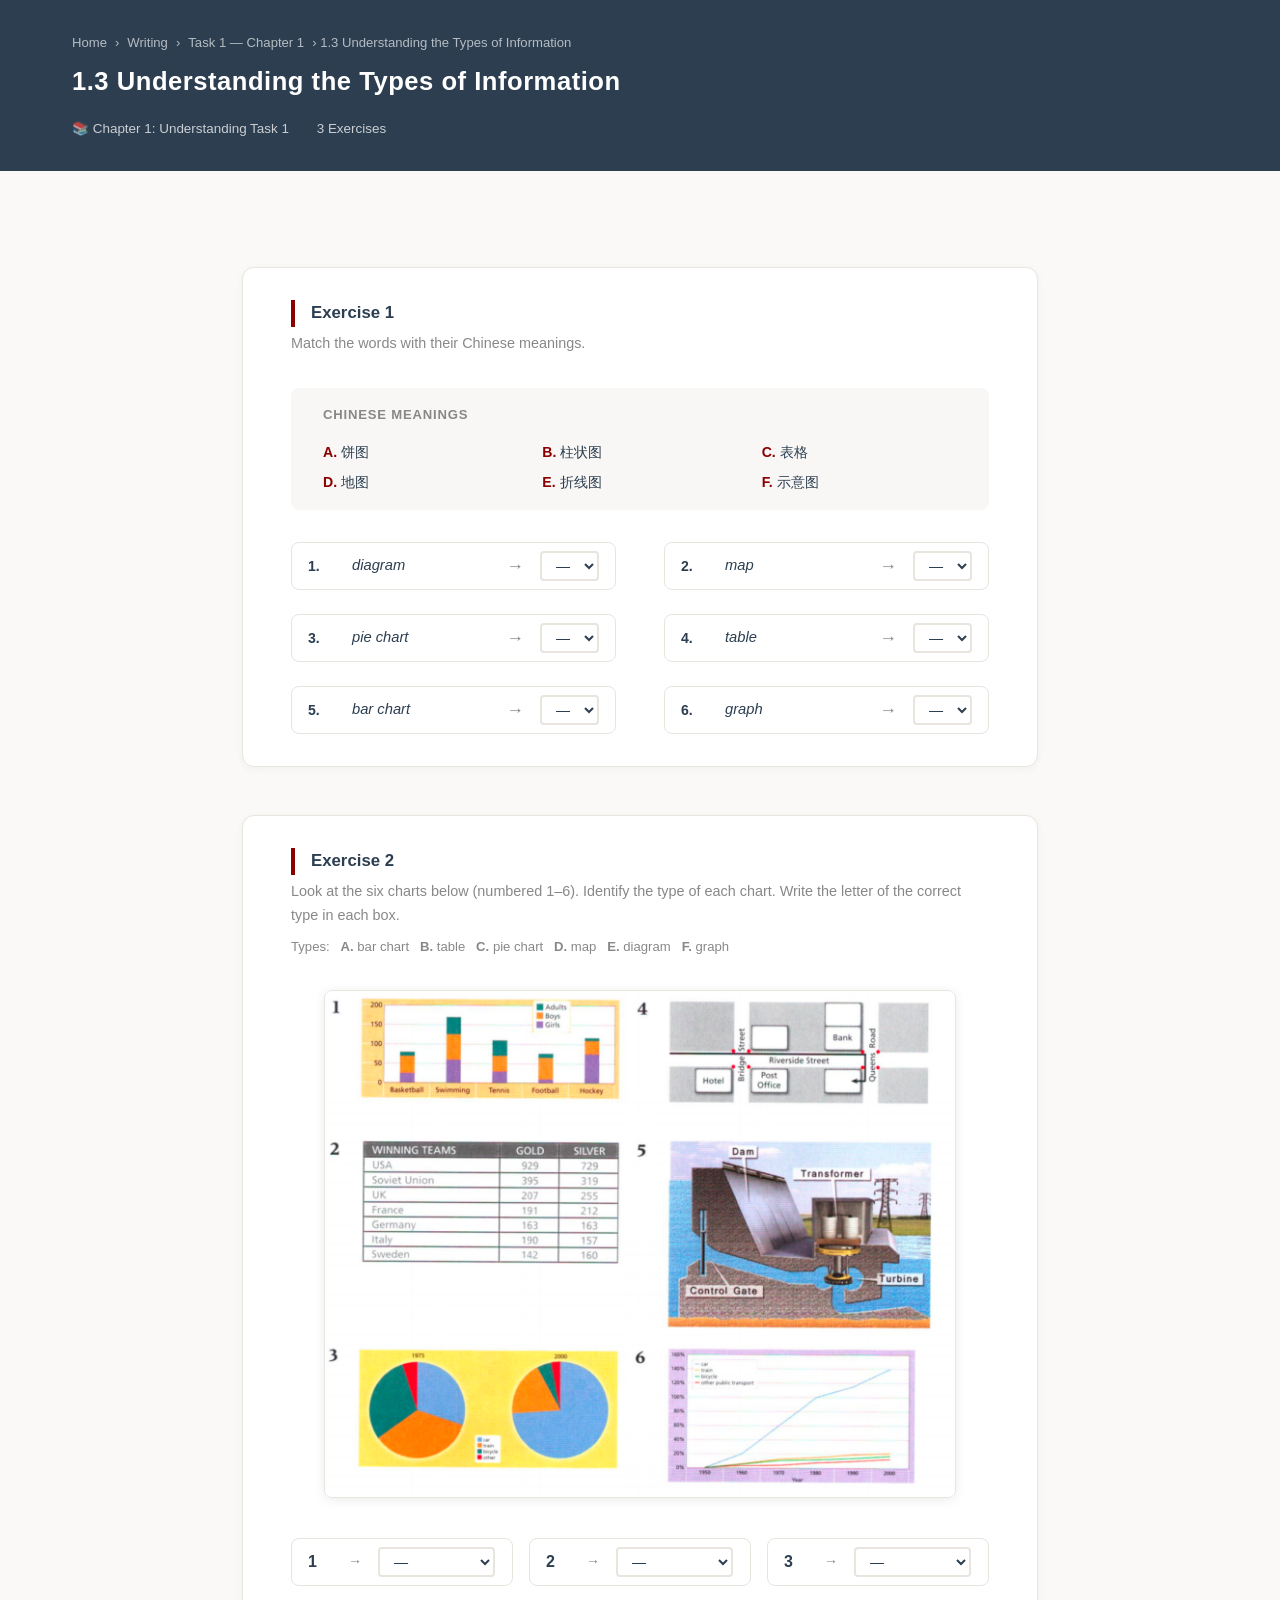
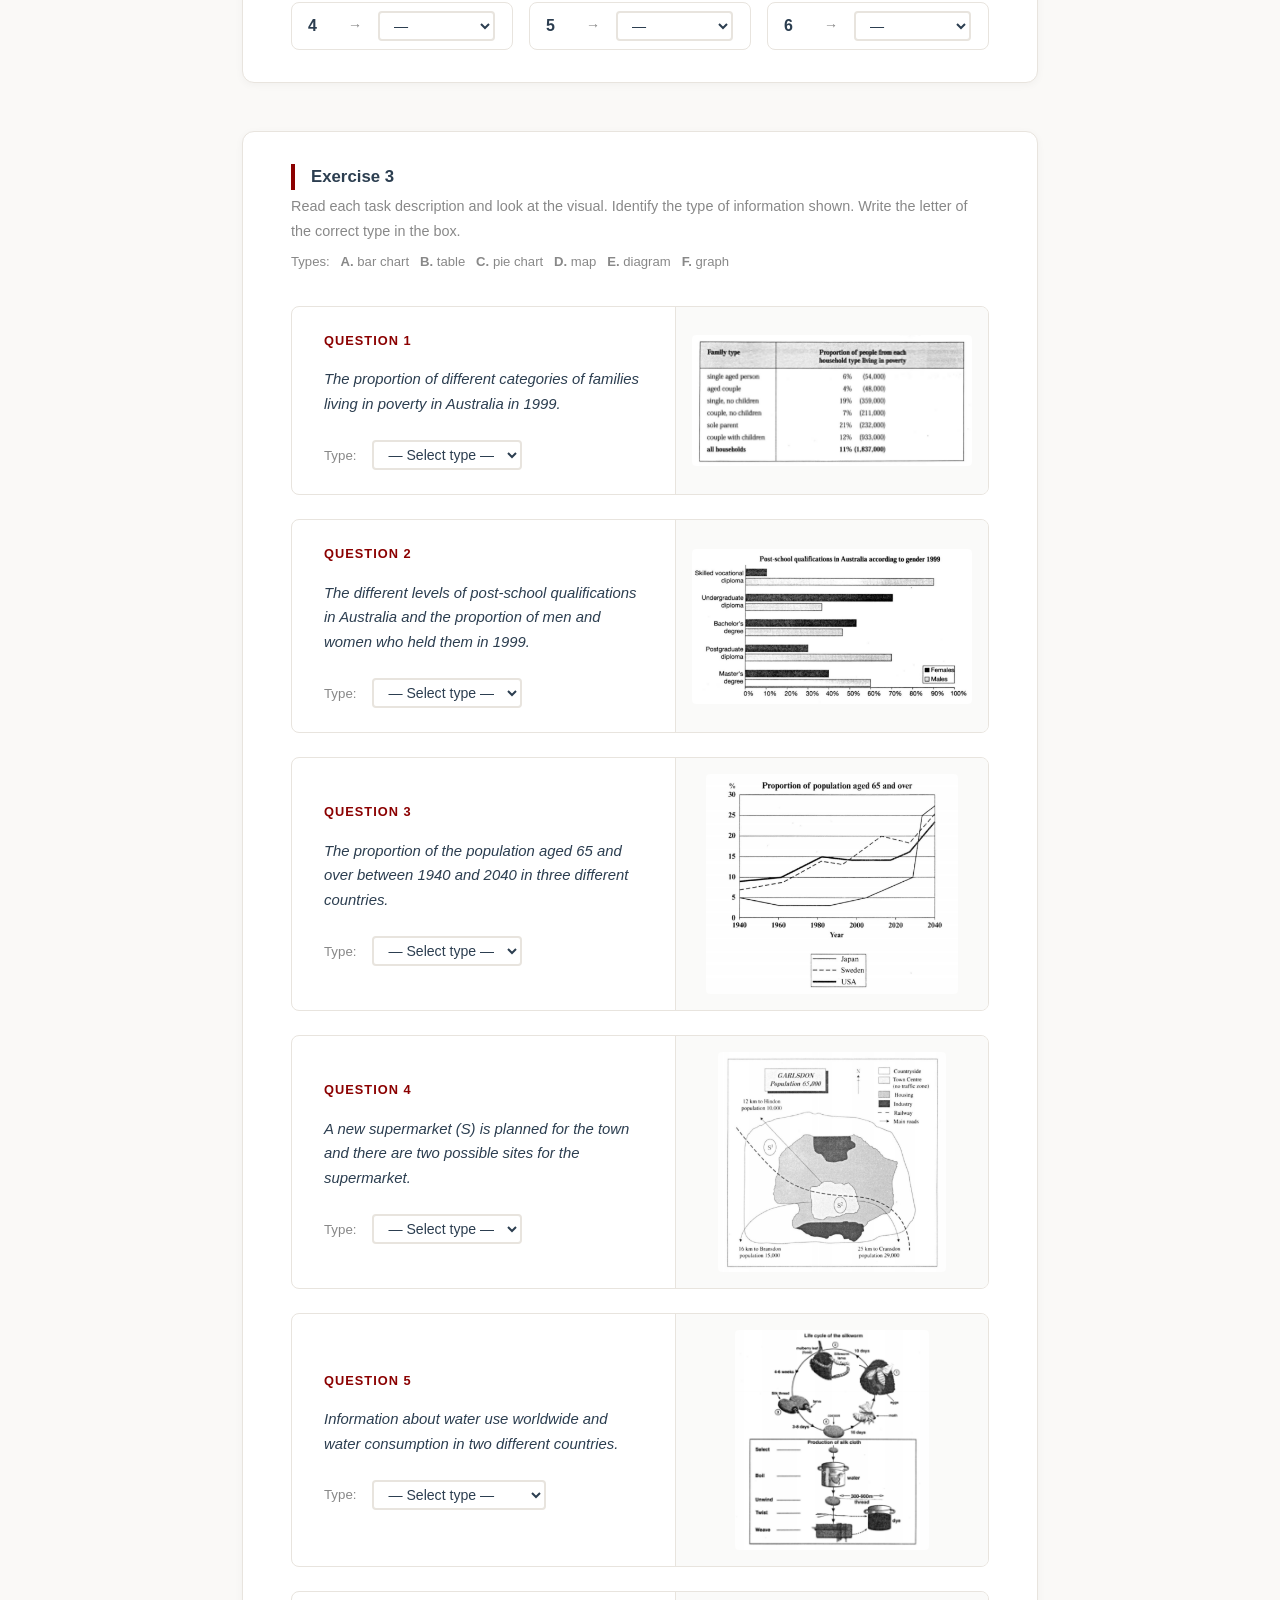
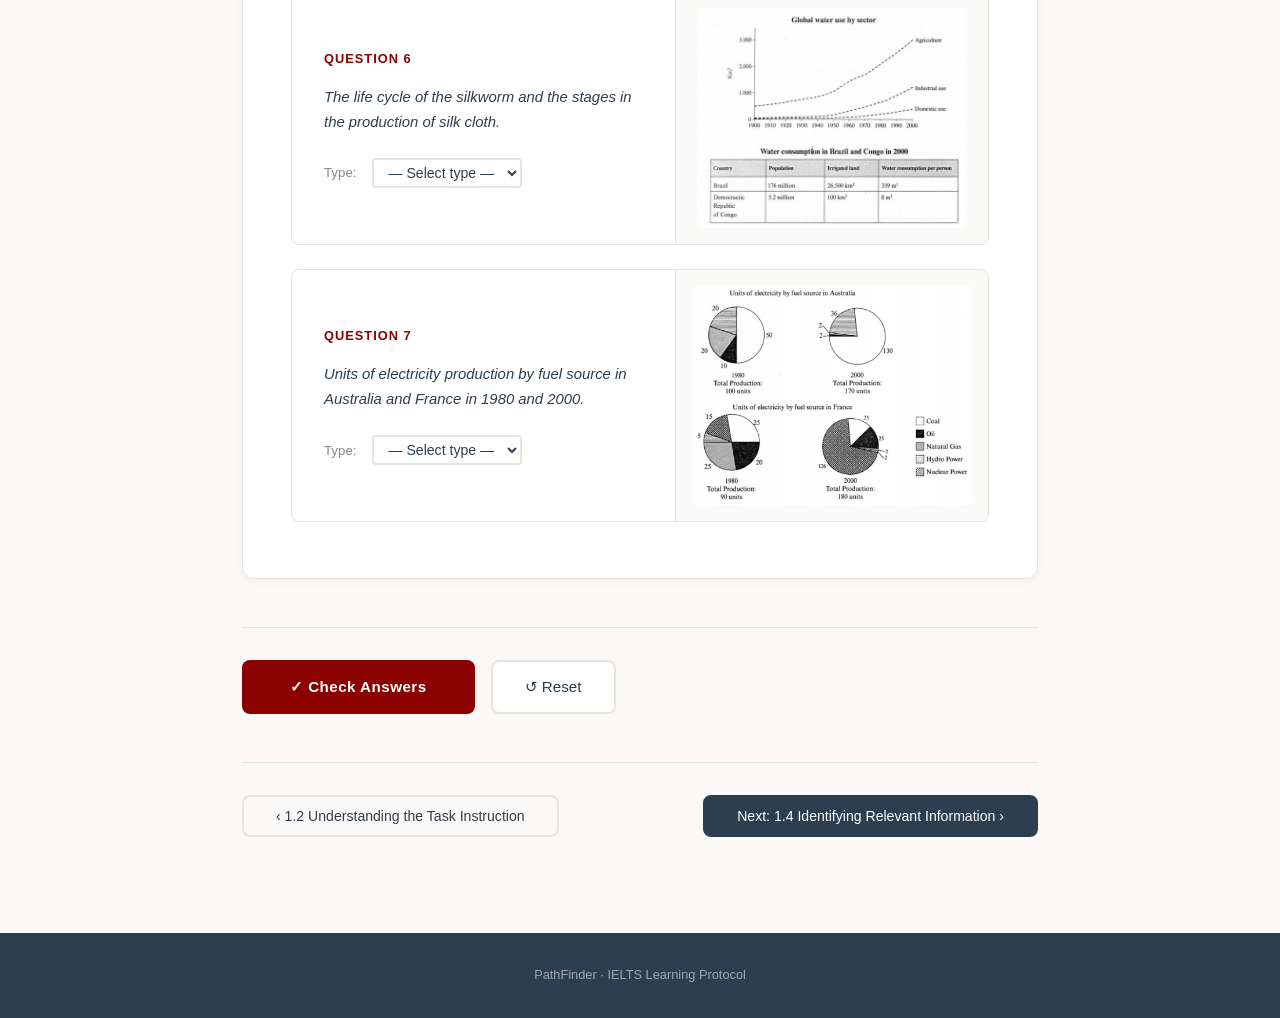
==== lesson-writing-t1-1-3.html @ 40bc95e2 "Add lesson 1.3: Understanding the Types of Information - Create lesson-writing-t1-1-3.html with 3 ex" ====
<!DOCTYPE html>
<html lang="en">
<head>
    <meta charset="UTF-8">
    <meta name="viewport" content="width=device-width, initial-scale=1.0">
    <title>1.3 Understanding the Types of Information — PathFinder</title>
    <link rel="stylesheet" href="css/styles.css">
    <style>
        /* ===== Lesson page base ===== */
        .lesson-hero {
            background: var(--primary-dark);
            color: white;
            padding: var(--space-xl) 0;
        }
        .lesson-hero .breadcrumb { color: rgba(255,255,255,0.65); font-size: 0.82rem; margin-bottom: var(--space-sm); }
        .lesson-hero .breadcrumb a { color: rgba(255,255,255,0.65); text-decoration: none; }
        .lesson-hero .breadcrumb a:hover { color: white; }
        .lesson-hero h1 { font-size: 1.6rem; font-weight: 700; margin: var(--space-xs) 0 0; letter-spacing: 0.02em; }
        .lesson-hero .lesson-meta { margin-top: var(--space-md); font-size: 0.84rem; opacity: 0.75; }
        .lesson-hero .lesson-meta span { margin-right: var(--space-lg); }

        .lesson-body { padding: var(--space-2xl) 0; }

        /* ===== Exercise sections ===== */
        .exercise-section {
            background: white;
            border: 1px solid var(--border-soft);
            border-radius: var(--radius-lg);
            padding: var(--space-xl) var(--space-2xl);
            margin-bottom: var(--space-xl);
            box-shadow: 0 2px 8px rgba(0,0,0,0.04);
        }
        .exercise-title {
            font-size: 1.05rem;
            font-weight: 700;
            color: var(--primary-dark);
            border-left: 4px solid var(--primary-red);
            padding-left: var(--space-md);
            margin-bottom: var(--space-xs);
        }
        .exercise-instruction {
            font-size: 0.9rem;
            color: var(--text-light);
            margin-bottom: var(--space-xl);
            line-height: 1.7;
        }

        /* ===== Exercise 1: Word-meaning match with dropdowns ===== */
        .word-match-grid {
            display: grid;
            grid-template-columns: 1fr 1fr;
            gap: var(--space-lg) var(--space-2xl);
        }
        .word-match-row {
            display: flex;
            align-items: center;
            gap: var(--space-md);
            padding: var(--space-sm) var(--space-md);
            background: var(--bg-warm);
            border-radius: var(--radius-md);
            border: 1px solid var(--border-soft);
        }
        .word-label {
            font-weight: 600;
            color: var(--primary-dark);
            min-width: 28px;
            font-size: 0.88rem;
        }
        .word-text {
            font-style: italic;
            color: var(--text-body);
            flex: 1;
            font-size: 0.92rem;
        }
        .word-arrow { color: var(--text-light); font-size: 1.1rem; }

        .meaning-list {
            margin-top: var(--space-xl);
            background: #f8f7f5;
            border-radius: var(--radius-md);
            padding: var(--space-md) var(--space-xl);
        }
        .meaning-list-title {
            font-size: 0.82rem;
            font-weight: 600;
            color: var(--text-light);
            text-transform: uppercase;
            letter-spacing: 0.06em;
            margin-bottom: var(--space-md);
        }
        .meaning-items {
            display: grid;
            grid-template-columns: repeat(3, 1fr);
            gap: var(--space-sm) var(--space-lg);
        }
        .meaning-item {
            font-size: 0.88rem;
            color: var(--text-body);
        }
        .meaning-item .letter {
            font-weight: 700;
            color: var(--primary-red);
            margin-right: 4px;
        }

        /* ===== Exercise 2: Chart identification ===== */
        .chart-image-container {
            text-align: center;
            margin-bottom: var(--space-xl);
        }
        .chart-image-container img {
            max-width: 100%;
            border: 1px solid var(--border-soft);
            border-radius: var(--radius-md);
            box-shadow: 0 2px 12px rgba(0,0,0,0.08);
        }
        .chart-answers-grid {
            display: grid;
            grid-template-columns: repeat(3, 1fr);
            gap: var(--space-md);
        }
        .chart-answer-row {
            display: flex;
            align-items: center;
            gap: var(--space-md);
            background: var(--bg-warm);
            border-radius: var(--radius-md);
            padding: var(--space-sm) var(--space-md);
            border: 1px solid var(--border-soft);
        }
        .chart-num {
            font-weight: 700;
            color: var(--primary-dark);
            font-size: 1rem;
            min-width: 24px;
        }

        /* ===== Exercise 3: Image + text identification ===== */
        .ex3-item {
            border: 1px solid var(--border-soft);
            border-radius: var(--radius-md);
            overflow: hidden;
            margin-bottom: var(--space-lg);
        }
        .ex3-item-body {
            display: flex;
            gap: 0;
            align-items: stretch;
        }
        .ex3-text-side {
            flex: 1;
            padding: var(--space-lg) var(--space-xl);
            display: flex;
            flex-direction: column;
            justify-content: center;
            gap: var(--space-md);
        }
        .ex3-item-number {
            font-size: 0.8rem;
            font-weight: 700;
            color: var(--primary-red);
            text-transform: uppercase;
            letter-spacing: 0.08em;
        }
        .ex3-item-desc {
            font-size: 0.93rem;
            color: var(--text-body);
            line-height: 1.65;
            font-style: italic;
        }
        .ex3-answer-row {
            display: flex;
            align-items: center;
            gap: var(--space-md);
            margin-top: var(--space-sm);
        }
        .ex3-answer-label {
            font-size: 0.83rem;
            color: var(--text-light);
            font-weight: 500;
        }
        .ex3-image-side {
            flex: 0 0 45%;
            max-width: 45%;
            border-left: 1px solid var(--border-soft);
            background: #fafaf9;
            display: flex;
            align-items: center;
            justify-content: center;
            padding: var(--space-md);
        }
        .ex3-image-side img {
            max-width: 100%;
            max-height: 220px;
            object-fit: contain;
            border-radius: 4px;
        }

        /* ===== Answer key hint ===== */
        .answer-key-hint {
            background: #e8f5e9;
            border: 1px solid #a5d6a7;
            border-radius: var(--radius-md);
            padding: var(--space-sm) var(--space-lg);
            font-size: 0.85rem;
            color: #2e7d32;
        }
        .answer-key-hint strong { color: #1b5e20; }

        /* ===== Shared form elements ===== */
        .matching-select {
            border: 2px solid var(--border-soft);
            border-radius: var(--radius-sm);
            padding: 4px 10px;
            font-size: 0.88rem;
            color: var(--text-body);
            background: white;
            cursor: pointer;
            outline: none;
            transition: border-color 0.2s;
        }
        .matching-select:focus { border-color: var(--primary-dark); }
        .matching-select.correct { border-color: #4caf50; background: #e8f5e9; color: #2e7d32; font-weight: 600; }
        .matching-select.incorrect { border-color: #f44336; background: #ffebee; color: #c62828; }
        .matching-select.unchecked { border-color: #ff9800; background: #fff3e0; }

        /* ===== Action buttons ===== */
        .action-bar {
            display: flex;
            gap: var(--space-md);
            margin-top: var(--space-2xl);
            padding-top: var(--space-xl);
            border-top: 1px solid var(--border-soft);
            flex-wrap: wrap;
        }
        .btn-check {
            background: var(--primary-red);
            color: white;
            border: none;
            border-radius: var(--radius-md);
            padding: var(--space-md) var(--space-2xl);
            font-size: 0.95rem;
            font-weight: 600;
            cursor: pointer;
            letter-spacing: 0.03em;
            transition: background 0.2s;
        }
        .btn-check:hover { background: #6b0000; }
        .btn-reset {
            background: white;
            color: var(--text-body);
            border: 2px solid var(--border-soft);
            border-radius: var(--radius-md);
            padding: var(--space-md) var(--space-xl);
            font-size: 0.95rem;
            cursor: pointer;
            transition: border-color 0.2s;
        }
        .btn-reset:hover { border-color: var(--primary-dark); color: var(--primary-dark); }

        /* ===== Result feedback ===== */
        .result-feedback {
            display: none;
            border-radius: var(--radius-md);
            padding: var(--space-md) var(--space-xl);
            font-size: 0.92rem;
            font-weight: 500;
            margin-top: var(--space-lg);
        }
        .result-feedback.show { display: block; }
        .result-feedback.success { background: #e8f5e9; border: 1px solid #a5d6a7; color: #2e7d32; }
        .result-feedback.partial { background: #fff3e0; border: 1px solid #ffcc02; color: #e65100; }

        /* ===== Answer explanation ===== */
        .answer-explanation {
            display: none;
            background: #f9f9f7;
            border-left: 3px solid #4caf50;
            padding: var(--space-sm) var(--space-md);
            border-radius: 0 var(--radius-sm) var(--radius-sm) 0;
            font-size: 0.83rem;
            color: var(--text-light);
            margin-top: var(--space-sm);
        }
        .answer-explanation.show { display: block; }
        .correct-answer { color: #2e7d32; font-weight: 700; }

        /* ===== Bottom navigation ===== */
        .lesson-nav {
            display: flex;
            justify-content: space-between;
            align-items: center;
            padding: var(--space-xl) 0 var(--space-2xl);
            border-top: 1px solid var(--border-soft);
            margin-top: var(--space-2xl);
        }
        .lesson-nav-btn {
            display: inline-flex;
            align-items: center;
            gap: var(--space-sm);
            padding: var(--space-sm) var(--space-xl);
            border-radius: var(--radius-md);
            font-size: 0.88rem;
            font-weight: 500;
            text-decoration: none;
            border: 2px solid var(--border-soft);
            color: var(--text-body);
            transition: all 0.2s;
        }
        .lesson-nav-btn:hover { border-color: var(--primary-dark); color: var(--primary-dark); }
        .lesson-nav-btn.primary {
            background: var(--primary-dark);
            color: white;
            border-color: var(--primary-dark);
        }
        .lesson-nav-btn.primary:hover { background: var(--primary-red); border-color: var(--primary-red); }

        @media (max-width: 768px) {
            .word-match-grid { grid-template-columns: 1fr; }
            .meaning-items { grid-template-columns: repeat(2, 1fr); }
            .chart-answers-grid { grid-template-columns: repeat(2, 1fr); }
            .ex3-item-body { flex-direction: column; }
            .ex3-image-side {
                flex: none;
                max-width: 100%;
                border-left: none;
                border-top: 1px solid var(--border-soft);
            }
        }
    </style>
</head>
<body>

    <!-- Hero -->
    <div class="lesson-hero">
        <div class="container">
            <div class="breadcrumb">
                <a href="index.html">Home</a> ›
                <a href="module-writing.html">Writing</a> ›
                <a href="writing-task1.html?chapter=1">Task 1 — Chapter 1</a> ›
                1.3 Understanding the Types of Information
            </div>
            <h1>1.3 Understanding the Types of Information</h1>
            <div class="lesson-meta">
                <span>📚 Chapter 1: Understanding Task 1</span>
                <span>3 Exercises</span>
            </div>
        </div>
    </div>

    <!-- Body -->
    <div class="lesson-body">
        <div class="container" style="max-width: 860px;">

            <!-- ===== Exercise 1 ===== -->
            <div class="exercise-section">
                <div class="exercise-title">Exercise 1</div>
                <div class="exercise-instruction">
                    Match the words with their Chinese meanings.
                </div>

                <!-- Meanings reference panel -->
                <div class="meaning-list" style="margin-bottom: var(--space-xl);">
                    <div class="meaning-list-title">Chinese Meanings</div>
                    <div class="meaning-items">
                        <div class="meaning-item"><span class="letter">A.</span>饼图</div>
                        <div class="meaning-item"><span class="letter">B.</span>柱状图</div>
                        <div class="meaning-item"><span class="letter">C.</span>表格</div>
                        <div class="meaning-item"><span class="letter">D.</span>地图</div>
                        <div class="meaning-item"><span class="letter">E.</span>折线图</div>
                        <div class="meaning-item"><span class="letter">F.</span>示意图</div>
                    </div>
                </div>

                <!-- Match rows -->
                <div class="word-match-grid">
                    <div class="word-match-row">
                        <span class="word-label">1.</span>
                        <span class="word-text">diagram</span>
                        <span class="word-arrow">→</span>
                        <select class="matching-select" id="ex1_1" data-answer="F">
                            <option value="">—</option>
                            <option value="A">A</option>
                            <option value="B">B</option>
                            <option value="C">C</option>
                            <option value="D">D</option>
                            <option value="E">E</option>
                            <option value="F">F</option>
                        </select>
                    </div>
                    <div class="word-match-row">
                        <span class="word-label">2.</span>
                        <span class="word-text">map</span>
                        <span class="word-arrow">→</span>
                        <select class="matching-select" id="ex1_2" data-answer="D">
                            <option value="">—</option>
                            <option value="A">A</option>
                            <option value="B">B</option>
                            <option value="C">C</option>
                            <option value="D">D</option>
                            <option value="E">E</option>
                            <option value="F">F</option>
                        </select>
                    </div>
                    <div class="word-match-row">
                        <span class="word-label">3.</span>
                        <span class="word-text">pie chart</span>
                        <span class="word-arrow">→</span>
                        <select class="matching-select" id="ex1_3" data-answer="A">
                            <option value="">—</option>
                            <option value="A">A</option>
                            <option value="B">B</option>
                            <option value="C">C</option>
                            <option value="D">D</option>
                            <option value="E">E</option>
                            <option value="F">F</option>
                        </select>
                    </div>
                    <div class="word-match-row">
                        <span class="word-label">4.</span>
                        <span class="word-text">table</span>
                        <span class="word-arrow">→</span>
                        <select class="matching-select" id="ex1_4" data-answer="C">
                            <option value="">—</option>
                            <option value="A">A</option>
                            <option value="B">B</option>
                            <option value="C">C</option>
                            <option value="D">D</option>
                            <option value="E">E</option>
                            <option value="F">F</option>
                        </select>
                    </div>
                    <div class="word-match-row">
                        <span class="word-label">5.</span>
                        <span class="word-text">bar chart</span>
                        <span class="word-arrow">→</span>
                        <select class="matching-select" id="ex1_5" data-answer="B">
                            <option value="">—</option>
                            <option value="A">A</option>
                            <option value="B">B</option>
                            <option value="C">C</option>
                            <option value="D">D</option>
                            <option value="E">E</option>
                            <option value="F">F</option>
                        </select>
                    </div>
                    <div class="word-match-row">
                        <span class="word-label">6.</span>
                        <span class="word-text">graph</span>
                        <span class="word-arrow">→</span>
                        <select class="matching-select" id="ex1_6" data-answer="E">
                            <option value="">—</option>
                            <option value="A">A</option>
                            <option value="B">B</option>
                            <option value="C">C</option>
                            <option value="D">D</option>
                            <option value="E">E</option>
                            <option value="F">F</option>
                        </select>
                    </div>
                </div>

                <div class="answer-explanation" id="exp_ex1" style="margin-top: var(--space-lg);">
                    <strong>Answers:</strong>
                    1 → <span class="correct-answer">F（示意图）</span> &nbsp;
                    2 → <span class="correct-answer">D（地图）</span> &nbsp;
                    3 → <span class="correct-answer">A（饼图）</span> &nbsp;
                    4 → <span class="correct-answer">C（表格）</span> &nbsp;
                    5 → <span class="correct-answer">B（柱状图）</span> &nbsp;
                    6 → <span class="correct-answer">E（折线图）</span>
                </div>
            </div>

            <!-- ===== Exercise 2 ===== -->
            <div class="exercise-section">
                <div class="exercise-title">Exercise 2</div>
                <div class="exercise-instruction">
                    Look at the six charts below (numbered 1–6). Identify the type of each chart.
                    Write the letter of the correct type in each box.
                    <div style="margin-top: var(--space-sm); font-size: 0.82rem; color: var(--text-light);">
                        Types: &nbsp;
                        <strong>A.</strong> bar chart &nbsp;
                        <strong>B.</strong> table &nbsp;
                        <strong>C.</strong> pie chart &nbsp;
                        <strong>D.</strong> map &nbsp;
                        <strong>E.</strong> diagram &nbsp;
                        <strong>F.</strong> graph
                    </div>
                </div>

                <div class="chart-image-container">
                    <img src="images/t1-13-ex2-charts.png" alt="Six chart types for identification">
                </div>

                <div class="chart-answers-grid">
                    <div class="chart-answer-row">
                        <span class="chart-num">1</span>
                        <span style="color:var(--text-light); font-size:0.88rem;">→</span>
                        <select class="matching-select" id="ex2_1" data-answer="A">
                            <option value="">—</option>
                            <option value="A">A. bar chart</option>
                            <option value="B">B. table</option>
                            <option value="C">C. pie chart</option>
                            <option value="D">D. map</option>
                            <option value="E">E. diagram</option>
                            <option value="F">F. graph</option>
                        </select>
                    </div>
                    <div class="chart-answer-row">
                        <span class="chart-num">2</span>
                        <span style="color:var(--text-light); font-size:0.88rem;">→</span>
                        <select class="matching-select" id="ex2_2" data-answer="B">
                            <option value="">—</option>
                            <option value="A">A. bar chart</option>
                            <option value="B">B. table</option>
                            <option value="C">C. pie chart</option>
                            <option value="D">D. map</option>
                            <option value="E">E. diagram</option>
                            <option value="F">F. graph</option>
                        </select>
                    </div>
                    <div class="chart-answer-row">
                        <span class="chart-num">3</span>
                        <span style="color:var(--text-light); font-size:0.88rem;">→</span>
                        <select class="matching-select" id="ex2_3" data-answer="C">
                            <option value="">—</option>
                            <option value="A">A. bar chart</option>
                            <option value="B">B. table</option>
                            <option value="C">C. pie chart</option>
                            <option value="D">D. map</option>
                            <option value="E">E. diagram</option>
                            <option value="F">F. graph</option>
                        </select>
                    </div>
                    <div class="chart-answer-row">
                        <span class="chart-num">4</span>
                        <span style="color:var(--text-light); font-size:0.88rem;">→</span>
                        <select class="matching-select" id="ex2_4" data-answer="D">
                            <option value="">—</option>
                            <option value="A">A. bar chart</option>
                            <option value="B">B. table</option>
                            <option value="C">C. pie chart</option>
                            <option value="D">D. map</option>
                            <option value="E">E. diagram</option>
                            <option value="F">F. graph</option>
                        </select>
                    </div>
                    <div class="chart-answer-row">
                        <span class="chart-num">5</span>
                        <span style="color:var(--text-light); font-size:0.88rem;">→</span>
                        <select class="matching-select" id="ex2_5" data-answer="E">
                            <option value="">—</option>
                            <option value="A">A. bar chart</option>
                            <option value="B">B. table</option>
                            <option value="C">C. pie chart</option>
                            <option value="D">D. map</option>
                            <option value="E">E. diagram</option>
                            <option value="F">F. graph</option>
                        </select>
                    </div>
                    <div class="chart-answer-row">
                        <span class="chart-num">6</span>
                        <span style="color:var(--text-light); font-size:0.88rem;">→</span>
                        <select class="matching-select" id="ex2_6" data-answer="F">
                            <option value="">—</option>
                            <option value="A">A. bar chart</option>
                            <option value="B">B. table</option>
                            <option value="C">C. pie chart</option>
                            <option value="D">D. map</option>
                            <option value="E">E. diagram</option>
                            <option value="F">F. graph</option>
                        </select>
                    </div>
                </div>

                <div class="answer-explanation" id="exp_ex2" style="margin-top: var(--space-lg);">
                    <strong>Answers:</strong>
                    1 → <span class="correct-answer">A (bar chart)</span> &nbsp;
                    2 → <span class="correct-answer">B (table)</span> &nbsp;
                    3 → <span class="correct-answer">C (pie chart)</span> &nbsp;
                    4 → <span class="correct-answer">D (map)</span> &nbsp;
                    5 → <span class="correct-answer">E (diagram)</span> &nbsp;
                    6 → <span class="correct-answer">F (graph)</span>
                </div>
            </div>

            <!-- ===== Exercise 3 ===== -->
            <div class="exercise-section">
                <div class="exercise-title">Exercise 3</div>
                <div class="exercise-instruction">
                    Read each task description and look at the visual. Identify the type of information shown.
                    Write the letter of the correct type in the box.
                    <div style="margin-top: var(--space-sm); font-size: 0.82rem; color: var(--text-light);">
                        Types: &nbsp;
                        <strong>A.</strong> bar chart &nbsp;
                        <strong>B.</strong> table &nbsp;
                        <strong>C.</strong> pie chart &nbsp;
                        <strong>D.</strong> map &nbsp;
                        <strong>E.</strong> diagram &nbsp;
                        <strong>F.</strong> graph
                    </div>
                </div>

                <!-- Item 1 -->
                <div class="ex3-item">
                    <div class="ex3-item-body">
                        <div class="ex3-text-side">
                            <div class="ex3-item-number">Question 1</div>
                            <div class="ex3-item-desc">
                                The proportion of different categories of families living in poverty in Australia in 1999.
                            </div>
                            <div class="ex3-answer-row">
                                <span class="ex3-answer-label">Type:</span>
                                <select class="matching-select" id="ex3_1" data-answer="B">
                                    <option value="">— Select type —</option>
                                    <option value="A">A. bar chart</option>
                                    <option value="B">B. table</option>
                                    <option value="C">C. pie chart</option>
                                    <option value="D">D. map</option>
                                    <option value="E">E. diagram</option>
                                    <option value="F">F. graph</option>
                                </select>
                            </div>
                            <div class="answer-explanation" id="exp3_1">
                                Answer: <span class="correct-answer">B. table</span> — The data is presented in rows and columns showing family types and their poverty proportions.
                            </div>
                        </div>
                        <div class="ex3-image-side">
                            <img src="images/t1-13-ex3-1.png" alt="Task 1 sample — table">
                        </div>
                    </div>
                </div>

                <!-- Item 2 -->
                <div class="ex3-item">
                    <div class="ex3-item-body">
                        <div class="ex3-text-side">
                            <div class="ex3-item-number">Question 2</div>
                            <div class="ex3-item-desc">
                                The different levels of post-school qualifications in Australia and the proportion of men and women who held them in 1999.
                            </div>
                            <div class="ex3-answer-row">
                                <span class="ex3-answer-label">Type:</span>
                                <select class="matching-select" id="ex3_2" data-answer="A">
                                    <option value="">— Select type —</option>
                                    <option value="A">A. bar chart</option>
                                    <option value="B">B. table</option>
                                    <option value="C">C. pie chart</option>
                                    <option value="D">D. map</option>
                                    <option value="E">E. diagram</option>
                                    <option value="F">F. graph</option>
                                </select>
                            </div>
                            <div class="answer-explanation" id="exp3_2">
                                Answer: <span class="correct-answer">A. bar chart</span> — The visual uses horizontal bars to compare male and female qualification levels.
                            </div>
                        </div>
                        <div class="ex3-image-side">
                            <img src="images/t1-13-ex3-2.png" alt="Task 1 sample — bar chart">
                        </div>
                    </div>
                </div>

                <!-- Item 3 -->
                <div class="ex3-item">
                    <div class="ex3-item-body">
                        <div class="ex3-text-side">
                            <div class="ex3-item-number">Question 3</div>
                            <div class="ex3-item-desc">
                                The proportion of the population aged 65 and over between 1940 and 2040 in three different countries.
                            </div>
                            <div class="ex3-answer-row">
                                <span class="ex3-answer-label">Type:</span>
                                <select class="matching-select" id="ex3_3" data-answer="F">
                                    <option value="">— Select type —</option>
                                    <option value="A">A. bar chart</option>
                                    <option value="B">B. table</option>
                                    <option value="C">C. pie chart</option>
                                    <option value="D">D. map</option>
                                    <option value="E">E. diagram</option>
                                    <option value="F">F. graph</option>
                                </select>
                            </div>
                            <div class="answer-explanation" id="exp3_3">
                                Answer: <span class="correct-answer">F. graph</span> — The visual shows three line curves plotted over time (1940–2040), which is a line graph.
                            </div>
                        </div>
                        <div class="ex3-image-side">
                            <img src="images/t1-13-ex3-3.png" alt="Task 1 sample — graph">
                        </div>
                    </div>
                </div>

                <!-- Item 4 -->
                <div class="ex3-item">
                    <div class="ex3-item-body">
                        <div class="ex3-text-side">
                            <div class="ex3-item-number">Question 4</div>
                            <div class="ex3-item-desc">
                                A new supermarket (S) is planned for the town and there are two possible sites for the supermarket.
                            </div>
                            <div class="ex3-answer-row">
                                <span class="ex3-answer-label">Type:</span>
                                <select class="matching-select" id="ex3_4" data-answer="D">
                                    <option value="">— Select type —</option>
                                    <option value="A">A. bar chart</option>
                                    <option value="B">B. table</option>
                                    <option value="C">C. pie chart</option>
                                    <option value="D">D. map</option>
                                    <option value="E">E. diagram</option>
                                    <option value="F">F. graph</option>
                                </select>
                            </div>
                            <div class="answer-explanation" id="exp3_4">
                                Answer: <span class="correct-answer">D. map</span> — The visual shows a town layout with roads, buildings and possible sites for the supermarket.
                            </div>
                        </div>
                        <div class="ex3-image-side">
                            <img src="images/t1-13-ex3-4.png" alt="Task 1 sample — map">
                        </div>
                    </div>
                </div>

                <!-- Item 5 -->
                <div class="ex3-item">
                    <div class="ex3-item-body">
                        <div class="ex3-text-side">
                            <div class="ex3-item-number">Question 5</div>
                            <div class="ex3-item-desc">
                                Information about water use worldwide and water consumption in two different countries.
                            </div>
                            <div class="ex3-answer-row">
                                <span class="ex3-answer-label">Type:</span>
                                <select class="matching-select" id="ex3_5" data-answer="F+B">
                                    <option value="">— Select type —</option>
                                    <option value="A">A. bar chart</option>
                                    <option value="B">B. table</option>
                                    <option value="C">C. pie chart</option>
                                    <option value="D">D. map</option>
                                    <option value="E">E. diagram</option>
                                    <option value="F">F. graph</option>
                                    <option value="F+B">F + B (graph + table)</option>
                                </select>
                            </div>
                            <div class="answer-explanation" id="exp3_5">
                                Answer: <span class="correct-answer">F + B (graph + table)</span> — This question combines a line graph (global water use trends) and a table (water consumption in Brazil and Congo). Task 1 sometimes uses two visuals together.
                            </div>
                        </div>
                        <div class="ex3-image-side">
                            <img src="images/t1-13-ex3-5.png" alt="Task 1 sample — graph + table">
                        </div>
                    </div>
                </div>

                <!-- Item 6 -->
                <div class="ex3-item">
                    <div class="ex3-item-body">
                        <div class="ex3-text-side">
                            <div class="ex3-item-number">Question 6</div>
                            <div class="ex3-item-desc">
                                The life cycle of the silkworm and the stages in the production of silk cloth.
                            </div>
                            <div class="ex3-answer-row">
                                <span class="ex3-answer-label">Type:</span>
                                <select class="matching-select" id="ex3_6" data-answer="E">
                                    <option value="">— Select type —</option>
                                    <option value="A">A. bar chart</option>
                                    <option value="B">B. table</option>
                                    <option value="C">C. pie chart</option>
                                    <option value="D">D. map</option>
                                    <option value="E">E. diagram</option>
                                    <option value="F">F. graph</option>
                                </select>
                            </div>
                            <div class="answer-explanation" id="exp3_6">
                                Answer: <span class="correct-answer">E. diagram</span> — The visual shows a process / cycle diagram illustrating stages rather than numerical data.
                            </div>
                        </div>
                        <div class="ex3-image-side">
                            <img src="images/t1-13-ex3-6.jpg" alt="Task 1 sample — diagram">
                        </div>
                    </div>
                </div>

                <!-- Item 7 -->
                <div class="ex3-item">
                    <div class="ex3-item-body">
                        <div class="ex3-text-side">
                            <div class="ex3-item-number">Question 7</div>
                            <div class="ex3-item-desc">
                                Units of electricity production by fuel source in Australia and France in 1980 and 2000.
                            </div>
                            <div class="ex3-answer-row">
                                <span class="ex3-answer-label">Type:</span>
                                <select class="matching-select" id="ex3_7" data-answer="C">
                                    <option value="">— Select type —</option>
                                    <option value="A">A. bar chart</option>
                                    <option value="B">B. table</option>
                                    <option value="C">C. pie chart</option>
                                    <option value="D">D. map</option>
                                    <option value="E">E. diagram</option>
                                    <option value="F">F. graph</option>
                                </select>
                            </div>
                            <div class="answer-explanation" id="exp3_7">
                                Answer: <span class="correct-answer">C. pie chart</span> — The visuals show four pie charts comparing fuel source proportions in Australia and France across two years.
                            </div>
                        </div>
                        <div class="ex3-image-side">
                            <img src="images/t1-13-ex3-7.png" alt="Task 1 sample — pie chart">
                        </div>
                    </div>
                </div>

            </div>
            <!-- end exercise 3 -->

            <!-- ===== Action bar (shared for all exercises) ===== -->
            <div class="action-bar">
                <button class="btn-check" onclick="checkAllAnswers()">✓ Check Answers</button>
                <button class="btn-reset" onclick="resetAllAnswers()">↺ Reset</button>
            </div>
            <div class="result-feedback" id="resultFeedback"></div>

            <!-- ===== Lesson navigation ===== -->
            <div class="lesson-nav">
                <a href="lesson-writing-t1-1-2.html" class="lesson-nav-btn">‹ 1.2 Understanding the Task Instruction</a>
                <a href="lesson.html?module=writing-t1&id=1-4" class="lesson-nav-btn primary">Next: 1.4 Identifying Relevant Information ›</a>
            </div>

        </div>
    </div>

    <!-- Footer -->
    <footer style="background: var(--primary-dark); color: rgba(255,255,255,0.55); padding: var(--space-xl) 0; font-size: 0.8rem; text-align: center;">
        PathFinder · IELTS Learning Protocol
    </footer>

    <script>
        function checkAllAnswers() {
            let correct = 0;
            let total = 0;

            document.querySelectorAll('.matching-select').forEach(function(sel) {
                total++;
                const user = sel.value;
                const right = sel.dataset.answer;
                sel.classList.remove('correct', 'incorrect', 'unchecked');

                if (!user) {
                    sel.classList.add('unchecked');
                } else if (user === right) {
                    sel.classList.add('correct');
                    correct++;
                } else {
                    sel.classList.add('incorrect');
                }
            });

            // Show all answer explanations
            document.querySelectorAll('.answer-explanation').forEach(function(el) {
                el.classList.add('show');
            });

            // Feedback
            const fb = document.getElementById('resultFeedback');
            const pct = Math.round((correct / total) * 100);
            if (correct === total) {
                fb.className = 'result-feedback show success';
                fb.innerHTML = '🎉 Excellent! All ' + total + ' questions correct!';
            } else if (pct >= 60) {
                fb.className = 'result-feedback show partial';
                fb.innerHTML = '👍 Good job! ' + correct + ' / ' + total + ' correct (' + pct + '%). Review the highlighted answers.';
            } else {
                fb.className = 'result-feedback show partial';
                fb.innerHTML = '💪 Keep going! ' + correct + ' / ' + total + ' correct (' + pct + '%). Check the answers and try again.';
            }
            fb.scrollIntoView({ behavior: 'smooth', block: 'center' });
        }

        function resetAllAnswers() {
            document.querySelectorAll('.matching-select').forEach(function(sel) {
                sel.value = '';
                sel.classList.remove('correct', 'incorrect', 'unchecked');
            });
            document.querySelectorAll('.answer-explanation').forEach(function(el) {
                el.classList.remove('show');
            });
            const fb = document.getElementById('resultFeedback');
            fb.className = 'result-feedback';
        }
    </script>

</body>
</html>
---- css/styles.css ----
/**
 * PathFinder - IELTS Learning Protocol
 * AI-Powered English Deep Learning System
 *
 * 系统名称：PathFinder
 * 视觉风格：学院风 Academic
 */

:root {
    /* 主色调 */
    --primary-dark: #2c3e50;
    --primary-red: #8b0000;
    --bg-cream: #faf9f7;
    --bg-white: #ffffff;
    --border-soft: #e8e4de;
    --text-dark: #2c3e50;
    --text-gray: #666;
    --text-light: #888;

    /* 间距 */
    --space-xs: 4px;
    --space-sm: 8px;
    --space-md: 16px;
    --space-lg: 24px;
    --space-xl: 32px;
    --space-2xl: 48px;

    /* 圆角 */
    --radius-sm: 4px;
    --radius-md: 8px;
    --radius-lg: 12px;

    /* 阴影 */
    --shadow-sm: 0 2px 8px rgba(0,0,0,0.06);
    --shadow-md: 0 4px 16px rgba(0,0,0,0.08);
    --shadow-hover: 0 6px 20px rgba(139,0,0,0.12);
}

/* 通用样式重置 */
* {
    margin: 0;
    padding: 0;
    box-sizing: border-box;
}

body {
    font-family: 'Noto Sans SC', -apple-system, BlinkMacSystemFont, sans-serif;
    background: var(--bg-cream);
    color: var(--text-dark);
    line-height: 1.6;
    min-height: 100vh;
}

/* 学院风字体 */
.font-serif {
    font-family: 'Playfair Display', 'Noto Serif SC', Georgia, serif;
}

/* 容器 */
.container {
    max-width: 1200px;
    margin: 0 auto;
    padding: 0 var(--space-xl);
}

/* ==================== */
/* 顶部导航栏 */
/* ==================== */
.header {
    background: var(--bg-white);
    border-bottom: 1px solid var(--border-soft);
    position: sticky;
    top: 0;
    z-index: 100;
}

.header-inner {
    display: flex;
    align-items: center;
    justify-content: space-between;
    padding: var(--space-md) 0;
}

.logo {
    display: flex;
    align-items: center;
    gap: var(--space-sm);
}

.logo-icon {
    width: 40px;
    height: 40px;
    background: linear-gradient(135deg, var(--primary-dark), var(--primary-red));
    border-radius: var(--radius-md);
    display: flex;
    align-items: center;
    justify-content: center;
    color: white;
    font-weight: 700;
    font-size: 1.1rem;
}

.logo-text {
    font-family: 'Playfair Display', serif;
    font-size: 1.3rem;
    font-weight: 700;
    color: var(--primary-dark);
}

.logo-text span {
    font-size: 0.7rem;
    display: block;
    font-weight: 400;
    color: var(--text-light);
    font-family: 'Noto Sans SC', sans-serif;
    letter-spacing: 1px;
}

.nav {
    display: flex;
    gap: var(--space-lg);
}

.nav-item {
    font-size: 0.9rem;
    color: var(--text-gray);
    text-decoration: none;
    padding: var(--space-sm) var(--space-md);
    border-radius: var(--radius-sm);
    transition: all 0.2s;
}

.nav-item:hover {
    color: var(--primary-red);
    background: var(--bg-cream);
}

.nav-item.active {
    color: var(--primary-red);
    font-weight: 600;
}

/* ==================== */
/* 英雄区 - 首页 banner */
/* ==================== */
.hero {
    background: linear-gradient(135deg, var(--primary-dark) 0%, #1a252f 50%, #0d1519 100%);
    color: white;
    padding: var(--space-2xl) 0;
    position: relative;
    overflow: hidden;
}

.hero::before {
    content: '';
    position: absolute;
    top: 0;
    left: 0;
    right: 0;
    bottom: 0;
    background: url("data:image/svg+xml,%3Csvg width='60' height='60' viewBox='0 0 60 60' xmlns='http://www.w3.org/2000/svg'%3E%3Cg fill='none' fill-rule='evenodd'%3E%3Cg fill='%23ffffff' fill-opacity='0.03'%3E%3Cpath d='M36 34v-4h-2v4h-4v2h4v4h2v-4h4v-2h-4zm0-30V0h-2v4h-4v2h4v4h2V6h4V4h-4zM6 34v-4H4v4H0v2h4v4h2v-4h4v-2H6zM6 4V0H4v4H0v2h4v4h2V6h4V4H6z'/%3E%3C/g%3E%3C/g%3E%3C/svg%3E");
    opacity: 0.5;
}

.hero-content {
    position: relative;
    z-index: 1;
    text-align: center;
    max-width: 700px;
    margin: 0 auto;
}

.hero-badge {
    display: inline-block;
    background: rgba(139,0,0,0.3);
    border: 1px solid rgba(139,0,0,0.5);
    padding: var(--space-xs) var(--space-md);
    border-radius: 20px;
    font-size: 0.75rem;
    margin-bottom: var(--space-lg);
    letter-spacing: 1px;
}

.hero h1 {
    font-family: 'Playfair Display', serif;
    font-size: 2.5rem;
    font-weight: 700;
    margin-bottom: var(--space-md);
    letter-spacing: 2px;
}

.hero p {
    font-size: 1.1rem;
    opacity: 0.85;
    font-weight: 300;
    margin-bottom: var(--space-xl);
    line-height: 1.8;
}

.hero-actions {
    display: flex;
    gap: var(--space-md);
    justify-content: center;
}

.btn {
    display: inline-flex;
    align-items: center;
    gap: var(--space-sm);
    padding: var(--space-md) var(--space-xl);
    border-radius: var(--radius-md);
    font-size: 0.95rem;
    font-weight: 500;
    text-decoration: none;
    transition: all 0.3s;
    cursor: pointer;
    border: none;
}

.btn-primary {
    background: var(--primary-red);
    color: white;
}

.btn-primary:hover {
    background: #6b0000;
    transform: translateY(-2px);
    box-shadow: 0 4px 12px rgba(139,0,0,0.3);
}

.btn-secondary {
    background: transparent;
    color: white;
    border: 1px solid rgba(255,255,255,0.3);
}

.btn-secondary:hover {
    background: rgba(255,255,255,0.1);
    border-color: rgba(255,255,255,0.5);
}

/* ==================== */
/* 统计卡片 */
/* ==================== */
.stats {
    display: grid;
    grid-template-columns: repeat(4, 1fr);
    gap: var(--space-lg);
    margin-top: calc(-1 * var(--space-2xl));
    margin-bottom: var(--space-2xl);
}

.stat-card {
    background: var(--bg-white);
    border: 1px solid var(--border-soft);
    border-radius: var(--radius-lg);
    padding: var(--space-xl);
    text-align: center;
    box-shadow: var(--shadow-sm);
}

.stat-icon {
    font-size: 1.8rem;
    margin-bottom: var(--space-sm);
}

.stat-number {
    font-family: 'Playfair Display', serif;
    font-size: 2rem;
    font-weight: 700;
    color: var(--primary-dark);
}

.stat-label {
    font-size: 0.85rem;
    color: var(--text-light);
    margin-top: var(--space-xs);
}

/* ==================== */
/* 模块卡片区域 */
/* ==================== */
.section {
    padding: var(--space-2xl) 0;
}

.section-header {
    text-align: center;
    margin-bottom: var(--space-2xl);
}

.section-title {
    font-family: 'Playfair Display', serif;
    font-size: 1.8rem;
    color: var(--primary-dark);
    margin-bottom: var(--space-sm);
}

.section-subtitle {
    font-size: 0.95rem;
    color: var(--text-light);
}

.modules-grid {
    display: grid;
    grid-template-columns: repeat(3, 1fr);
    gap: var(--space-xl);
}

.module-card {
    background: var(--bg-white);
    border: 1px solid var(--border-soft);
    border-radius: var(--radius-lg);
    padding: var(--space-xl);
    cursor: pointer;
    transition: all 0.3s;
    position: relative;
    overflow: hidden;
}

.module-card::before {
    content: '';
    position: absolute;
    top: 0;
    left: 0;
    width: 4px;
    height: 100%;
    background: var(--primary-red);
    transform: scaleY(0);
    transition: transform 0.3s;
}

.module-card:hover {
    border-color: var(--primary-red);
    box-shadow: var(--shadow-hover);
    transform: translateY(-4px);
}

.module-card:hover::before {
    transform: scaleY(1);
}

.module-icon {
    width: 56px;
    height: 56px;
    background: var(--primary-red);
    border-radius: 50%;
    display: flex;
    align-items: center;
    justify-content: center;
    font-size: 1.5rem;
    margin-bottom: var(--space-lg);
    transition: transform 0.3s;
}

.module-card:hover .module-icon {
    transform: scale(1.1);
}

.module-title {
    font-size: 1.15rem;
    font-weight: 600;
    color: var(--primary-dark);
    margin-bottom: var(--space-sm);
}

.module-desc {
    font-size: 0.85rem;
    color: var(--text-light);
    line-height: 1.7;
    margin-bottom: var(--space-lg);
}

.module-tags {
    display: flex;
    flex-wrap: wrap;
    gap: var(--space-sm);
}

.module-tag {
    display: inline-block;
    background: var(--bg-cream);
    color: var(--text-gray);
    font-size: 0.7rem;
    padding: var(--space-xs) var(--space-sm);
    border-radius: var(--radius-sm);
}

.module-progress {
    display: flex;
    align-items: center;
    gap: var(--space-sm);
    margin-top: var(--space-md);
    padding-top: var(--space-md);
    border-top: 1px solid var(--border-soft);
}

.progress-bar {
    flex: 1;
    height: 4px;
    background: #e8e8e8;
    border-radius: 2px;
    overflow: hidden;
}

.progress-fill {
    height: 100%;
    background: var(--primary-red);
    border-radius: 2px;
    transition: width 0.3s;
}

.progress-text {
    font-size: 0.75rem;
    color: var(--text-light);
    white-space: nowrap;
}

/* ==================== */
/* 页脚 */
/* ==================== */
.footer {
    background: var(--primary-dark);
    color: rgba(255,255,255,0.7);
    padding: var(--space-2xl) 0;
    text-align: center;
    margin-top: var(--space-2xl);
}

.footer-logo {
    font-family: 'Playfair Display', serif;
    font-size: 1.2rem;
    color: white;
    margin-bottom: var(--space-sm);
}

.footer-text {
    font-size: 0.8rem;
}

.footer-text a {
    color: rgba(255,255,255,0.9);
    text-decoration: none;
}

/* ==================== */
/* 响应式设计 */
/* ==================== */
@media (max-width: 1024px) {
    .modules-grid {
        grid-template-columns: repeat(2, 1fr);
    }

    .stats {
        grid-template-columns: repeat(2, 1fr);
        margin-top: 0;
    }
}

@media (max-width: 768px) {
    .container {
        padding: 0 var(--space-md);
    }

    .nav {
        display: none;
    }

    .hero h1 {
        font-size: 1.8rem;
    }

    .hero-actions {
        flex-direction: column;
        align-items: center;
    }

    .modules-grid {
        grid-template-columns: 1fr;
    }

    .stats {
        grid-template-columns: repeat(2, 1fr);
        gap: var(--space-md);
    }

    .stat-card {
        padding: var(--space-lg);
    }
}

/* ==================== */
/* 面包屑导航 */
/* ==================== */
.breadcrumb {
    display: flex;
    align-items: center;
    gap: var(--space-sm);
    font-size: 0.85rem;
    color: var(--text-light);
    margin-bottom: var(--space-lg);
}

.breadcrumb a {
    color: var(--text-light);
    text-decoration: none;
}

.breadcrumb a:hover {
    color: var(--primary-red);
}

.breadcrumb-sep {
    color: #ccc;
}

/* ==================== */
/* 子模块列表页 */
/* ==================== */
.module-header {
    background: var(--bg-white);
    border-bottom: 1px solid var(--border-soft);
    padding: var(--space-2xl) 0;
}

.module-header-inner {
    display: flex;
    align-items: center;
    gap: var(--space-xl);
}

.module-header-icon {
    width: 80px;
    height: 80px;
    background: var(--primary-red);
    border-radius: 50%;
    display: flex;
    align-items: center;
    justify-content: center;
    font-size: 2.5rem;
}

.module-header-info h1 {
    font-family: 'Playfair Display', serif;
    font-size: 1.8rem;
    color: var(--primary-dark);
    margin-bottom: var(--space-xs);
}

.module-header-info p {
    color: var(--text-gray);
    font-size: 0.95rem;
}

.submodules-grid {
    display: grid;
    grid-template-columns: repeat(2, 1fr);
    gap: var(--space-lg);
}

.submodule-card {
    background: var(--bg-white);
    border: 1px solid var(--border-soft);
    border-radius: var(--radius-md);
    padding: var(--space-xl);
    display: flex;
    gap: var(--space-lg);
    cursor: pointer;
    transition: all 0.3s;
}

.submodule-card:hover {
    border-color: var(--primary-red);
    box-shadow: var(--shadow-md);
}

.submodule-number {
    width: 44px;
    height: 44px;
    background: var(--bg-cream);
    border-radius: var(--radius-md);
    display: flex;
    align-items: center;
    justify-content: center;
    font-family: 'Playfair Display', serif;
    font-size: 1.2rem;
    font-weight: 700;
    color: var(--primary-red);
    flex-shrink: 0;
}

.submodule-content h3 {
    font-size: 1rem;
    font-weight: 600;
    color: var(--primary-dark);
    margin-bottom: var(--space-xs);
}

.submodule-content p {
    font-size: 0.85rem;
    color: var(--text-light);
    margin-bottom: var(--space-sm);
}

.submodule-meta {
    display: flex;
    gap: var(--space-md);
    font-size: 0.75rem;
    color: var(--text-light);
}

.submodule-meta span {
    display: flex;
    align-items: center;
    gap: 4px;
}

/* ==================== */
/* 学习内容页 */
/* ==================== */
.lesson-container {
    display: grid;
    grid-template-columns: 1fr 360px;
    gap: var(--space-xl);
    padding: var(--space-xl) 0;
}

.lesson-main {
    background: var(--bg-white);
    border: 1px solid var(--border-soft);
    border-radius: var(--radius-lg);
    overflow: hidden;
}

.lesson-content {
    padding: var(--space-xl);
}

.lesson-title {
    font-family: 'Playfair Display', serif;
    font-size: 1.5rem;
    color: var(--primary-dark);
    margin-bottom: var(--space-lg);
    padding-bottom: var(--space-md);
    border-bottom: 1px solid var(--border-soft);
}

.lesson-text {
    font-size: 1rem;
    line-height: 2;
    color: var(--text-dark);
}

.lesson-text p {
    margin-bottom: var(--space-lg);
}

.lesson-text strong {
    color: var(--primary-red);
}

.lesson-text .highlight {
    background: #fff5e6;
    padding: 2px 6px;
    border-radius: 3px;
}

/* 音频播放器 */
.audio-player {
    background: var(--bg-cream);
    border: 1px solid var(--border-soft);
    border-radius: var(--radius-md);
    padding: var(--space-lg);
    margin: var(--space-xl) 0;
}

.audio-controls {
    display: flex;
    align-items: center;
    gap: var(--space-md);
}

.play-btn {
    width: 48px;
    height: 48px;
    background: var(--primary-red);
    border: none;
    border-radius: 50%;
    color: white;
    font-size: 1.2rem;
    cursor: pointer;
    display: flex;
    align-items: center;
    justify-content: center;
    transition: all 0.2s;
}

.play-btn:hover {
    background: #6b0000;
    transform: scale(1.05);
}

.audio-info {
    flex: 1;
}

.audio-title {
    font-size: 0.9rem;
    font-weight: 500;
    color: var(--primary-dark);
}

.audio-progress {
    height: 4px;
    background: #ddd;
    border-radius: 2px;
    margin-top: var(--space-sm);
    overflow: hidden;
}

.audio-progress-fill {
    height: 100%;
    background: var(--primary-red);
    width: 0%;
    transition: width 0.1s;
}

.audio-time {
    font-size: 0.8rem;
    color: var(--text-light);
    min-width: 80px;
    text-align: right;
}

/* 练习区域 */
.exercise-section {
    margin-top: var(--space-2xl);
    padding-top: var(--space-xl);
    border-top: 2px solid var(--border-soft);
}

.exercise-card {
    background: var(--bg-cream);
    border: 1px solid var(--border-soft);
    border-radius: var(--radius-md);
    padding: var(--space-xl);
}

.exercise-header {
    display: flex;
    align-items: center;
    justify-content: space-between;
    margin-bottom: var(--space-lg);
}

.exercise-title {
    font-size: 1rem;
    font-weight: 600;
    color: var(--primary-dark);
}

.exercise-type {
    font-size: 0.75rem;
    color: var(--text-light);
    background: var(--bg-white);
    padding: var(--space-xs) var(--space-sm);
    border-radius: var(--radius-sm);
}

.question {
    font-size: 1rem;
    color: var(--text-dark);
    margin-bottom: var(--space-lg);
    line-height: 1.8;
}

.options {
    display: flex;
    flex-direction: column;
    gap: var(--space-sm);
}

.option {
    display: flex;
    align-items: center;
    gap: var(--space-md);
    padding: var(--space-md) var(--space-lg);
    background: var(--bg-white);
    border: 1px solid var(--border-soft);
    border-radius: var(--radius-md);
    cursor: pointer;
    transition: all 0.2s;
}

.option:hover {
    border-color: var(--primary-red);
    background: #fff;
}

.option.selected {
    border-color: var(--primary-red);
    background: rgba(139,0,0,0.05);
}

.option-letter {
    width: 28px;
    height: 28px;
    background: var(--bg-cream);
    border-radius: 50%;
    display: flex;
    align-items: center;
    justify-content: center;
    font-size: 0.85rem;
    font-weight: 600;
    color: var(--text-gray);
}

.option.selected .option-letter {
    background: var(--primary-red);
    color: white;
}

.option-text {
    flex: 1;
    font-size: 0.95rem;
}

/* 侧边栏 */
.lesson-sidebar {
    display: flex;
    flex-direction: column;
    gap: var(--space-lg);
}

.sidebar-card {
    background: var(--bg-white);
    border: 1px solid var(--border-soft);
    border-radius: var(--radius-lg);
    padding: var(--space-lg);
}

.sidebar-title {
    font-size: 0.9rem;
    font-weight: 600;
    color: var(--primary-dark);
    margin-bottom: var(--space-md);
    padding-bottom: var(--space-sm);
    border-bottom: 1px solid var(--border-soft);
}

.toc-list {
    list-style: none;
}

.toc-item {
    padding: var(--space-sm) 0;
    border-bottom: 1px dashed var(--border-soft);
}

.toc-item:last-child {
    border-bottom: none;
}

.toc-item a {
    display: flex;
    align-items: center;
    gap: var(--space-sm);
    font-size: 0.85rem;
    color: var(--text-gray);
    text-decoration: none;
    transition: color 0.2s;
}

.toc-item a:hover,
.toc-item.active a {
    color: var(--primary-red);
}

.toc-item .num {
    width: 20px;
    height: 20px;
    background: var(--bg-cream);
    border-radius: var(--radius-sm);
    display: flex;
    align-items: center;
    justify-content: center;
    font-size: 0.7rem;
    font-weight: 600;
}

.toc-item.active .num {
    background: var(--primary-red);
    color: white;
}

/* 笔记区域 */
.notes-area {
    width: 100%;
    min-height: 120px;
    padding: var(--space-md);
    border: 1px solid var(--border-soft);
    border-radius: var(--radius-md);
    font-family: inherit;
    font-size: 0.9rem;
    resize: vertical;
    margin-top: var(--space-sm);
}

.notes-area:focus {
    outline: none;
    border-color: var(--primary-red);
}

/* 响应式 */
@media (max-width: 1024px) {
    .lesson-container {
        grid-template-columns: 1fr;
    }

    .lesson-sidebar {
        flex-direction: row;
        flex-wrap: wrap;
    }

    .sidebar-card {
        flex: 1;
        min-width: 280px;
    }
}

@media (max-width: 768px) {
    .submodules-grid {
        grid-template-columns: 1fr;
    }

    .module-header-inner {
        flex-direction: column;
        text-align: center;
    }
}
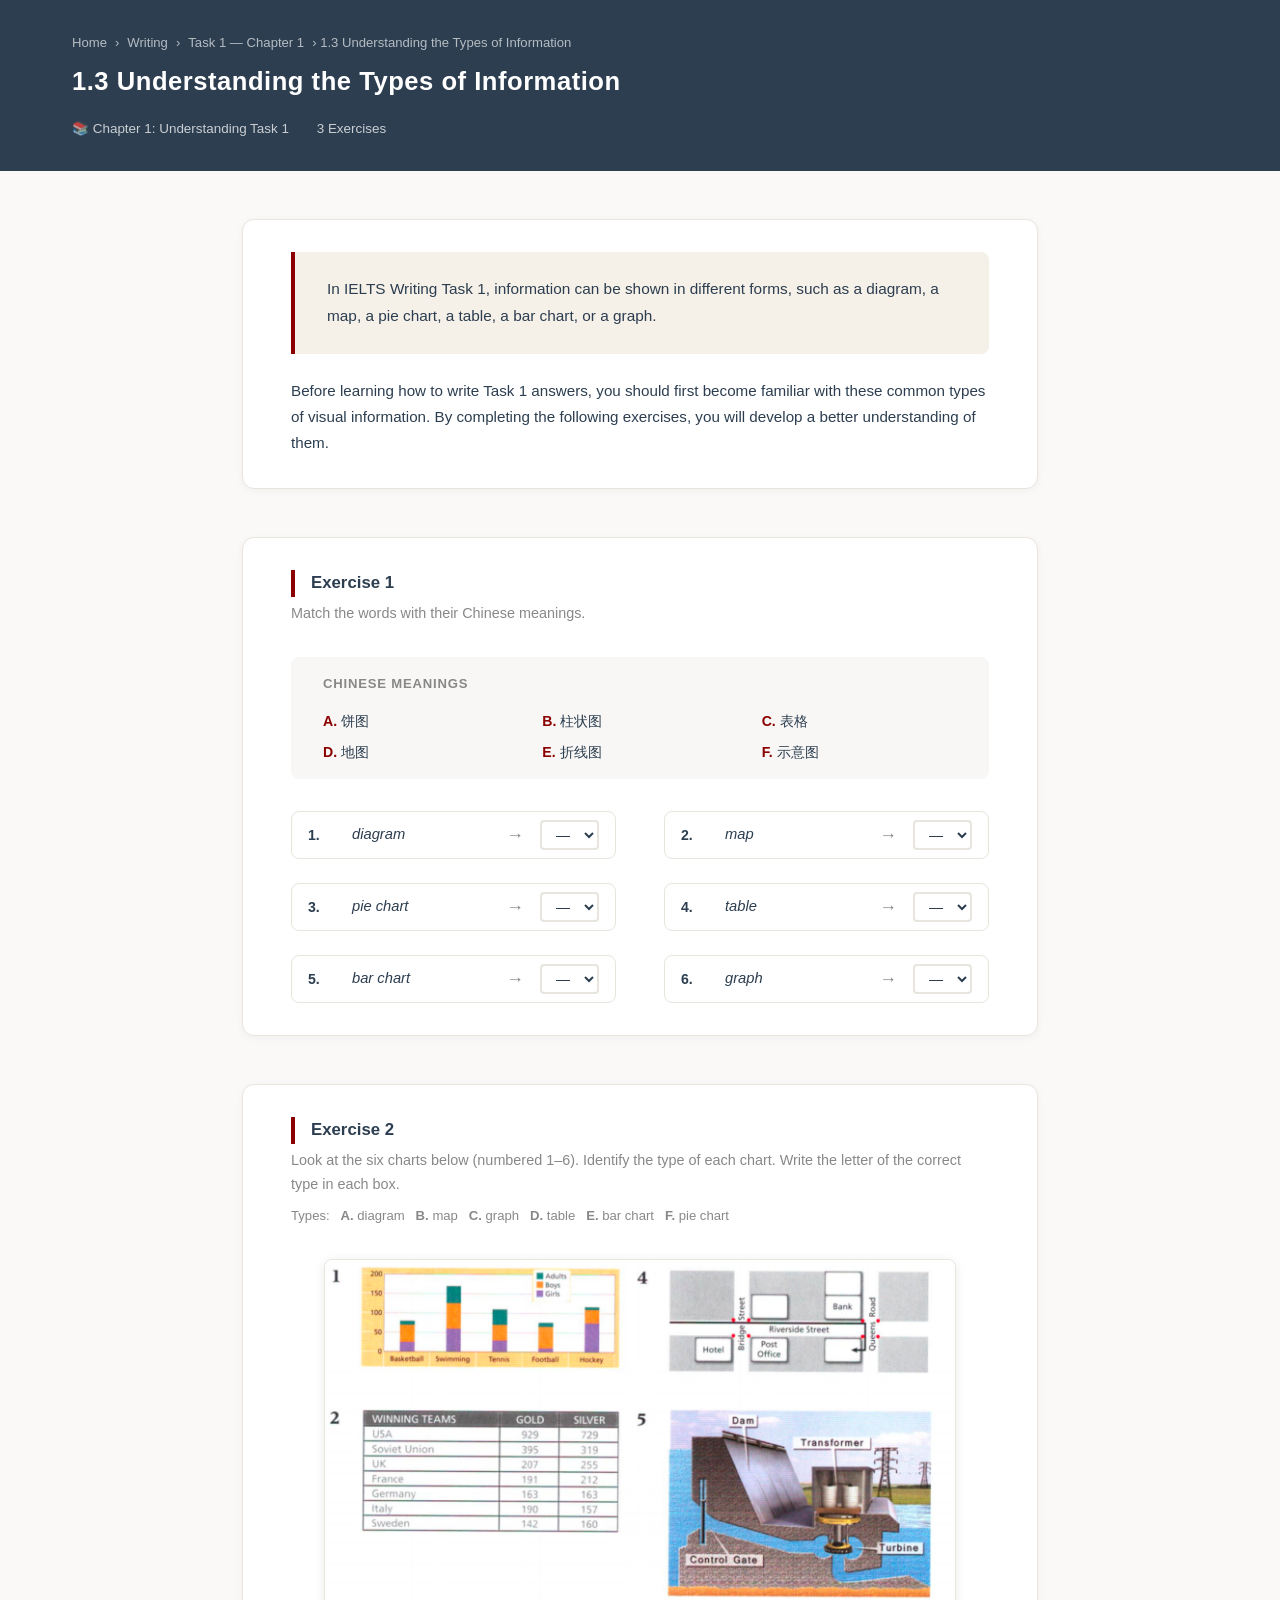
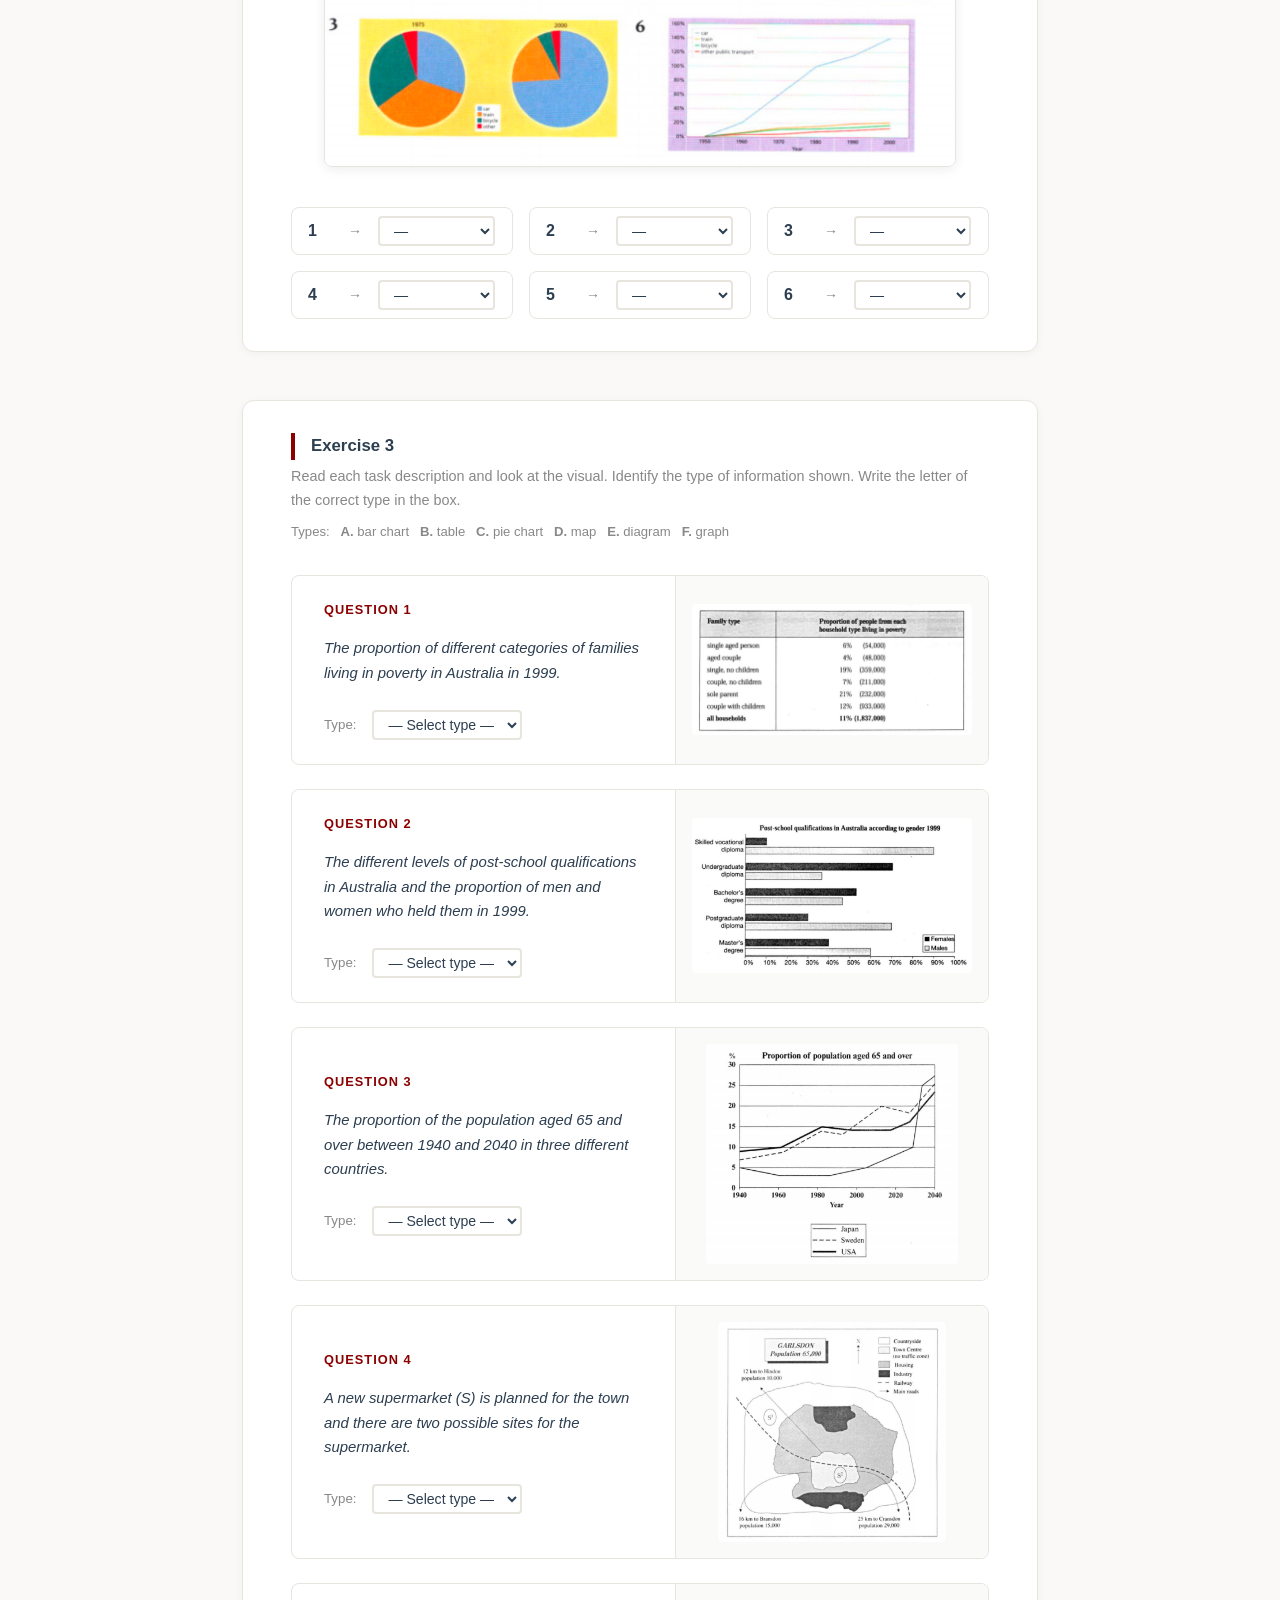
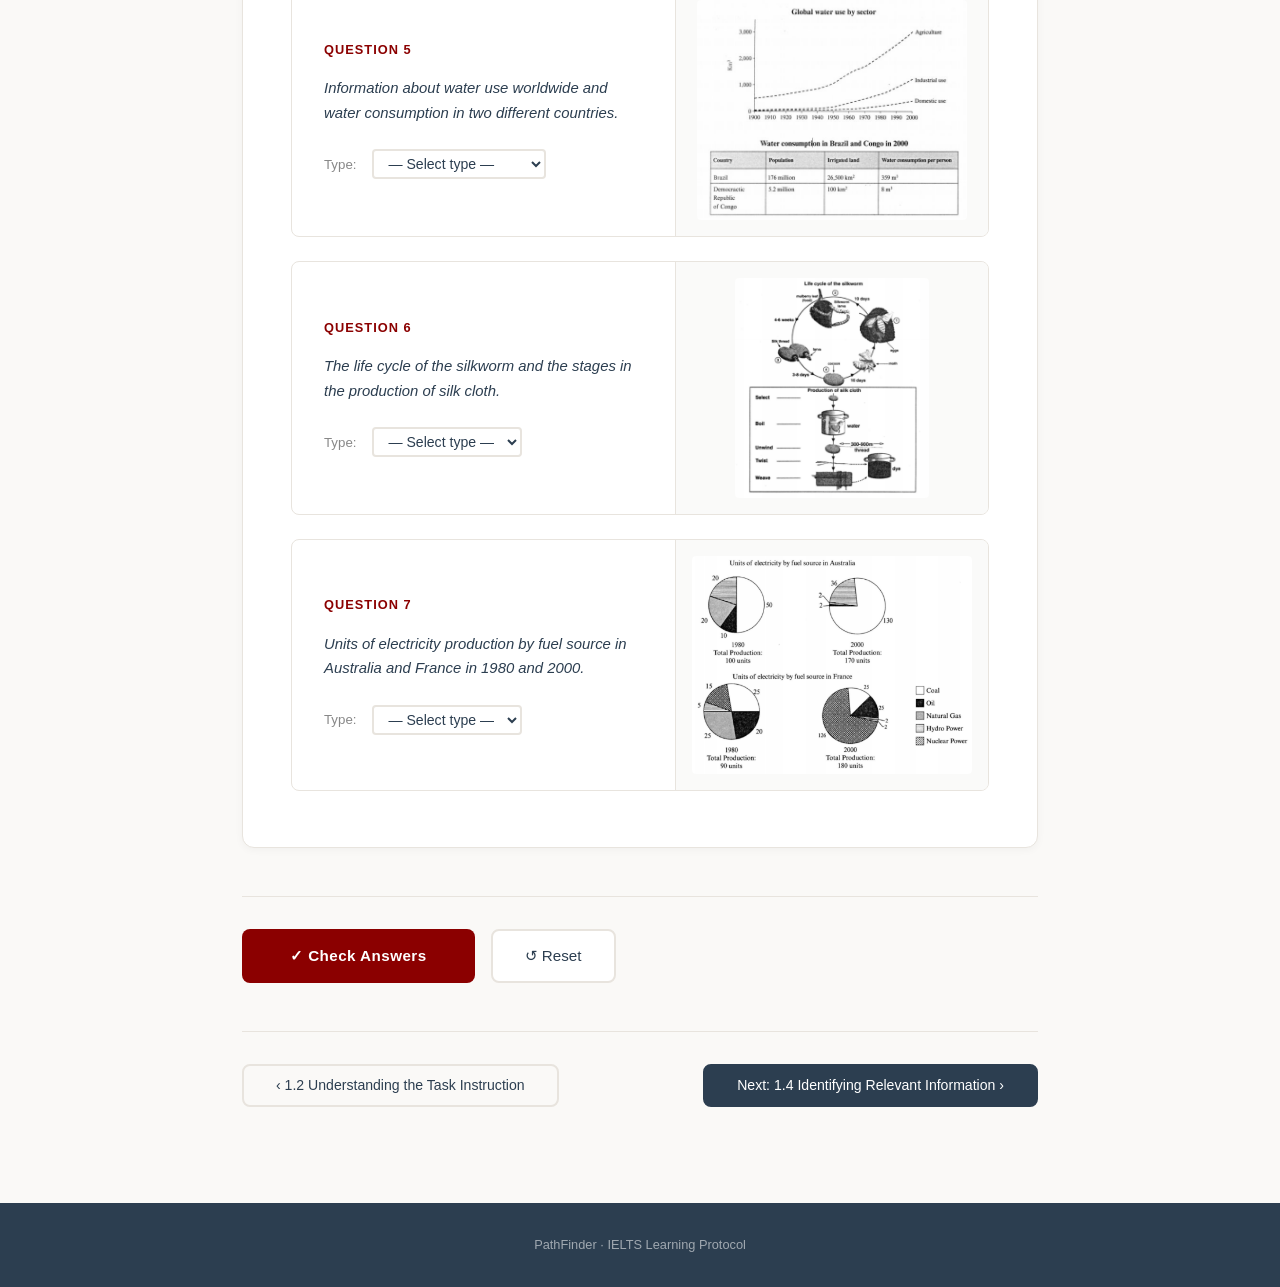
==== commit 45ede70b: "Update lesson 1.3: add intro text, new images, and revised exercises" ====
--- a/lesson-writing-t1-1-3.html
+++ b/lesson-writing-t1-1-3.html
@@ -21,6 +21,32 @@
 
         .lesson-body { padding: var(--space-2xl) 0; }
 
+        /* ===== Intro text ===== */
+        .intro-section {
+            background: white;
+            border: 1px solid var(--border-soft);
+            border-radius: var(--radius-lg);
+            padding: var(--space-xl) var(--space-2xl);
+            margin-bottom: var(--space-xl);
+            box-shadow: 0 2px 8px rgba(0,0,0,0.04);
+        }
+        .intro-highlight {
+            background: #f5f0e8;
+            border-left: 4px solid var(--primary-red);
+            padding: var(--space-lg) var(--space-xl);
+            margin-bottom: var(--space-lg);
+            font-size: 0.96rem;
+            line-height: 1.75;
+            color: var(--text-body);
+            border-radius: 0 var(--radius-md) var(--radius-md) 0;
+        }
+        .intro-follow {
+            font-size: 0.95rem;
+            line-height: 1.7;
+            color: var(--text-body);
+            margin: 0;
+        }
+
         /* ===== Exercise sections ===== */
         .exercise-section {
             background: white;
@@ -45,7 +71,7 @@
             line-height: 1.7;
         }
 
-        /* ===== Exercise 1: Word-meaning match with dropdowns ===== */
+        /* ===== Exercise 1: Word-meaning match ===== */
         .word-match-grid {
             display: grid;
             grid-template-columns: 1fr 1fr;
@@ -75,7 +101,7 @@
         .word-arrow { color: var(--text-light); font-size: 1.1rem; }
 
         .meaning-list {
-            margin-top: var(--space-xl);
+            margin-bottom: var(--space-xl);
             background: #f8f7f5;
             border-radius: var(--radius-md);
             padding: var(--space-md) var(--space-xl);
@@ -195,17 +221,6 @@
             object-fit: contain;
             border-radius: 4px;
         }
-
-        /* ===== Answer key hint ===== */
-        .answer-key-hint {
-            background: #e8f5e9;
-            border: 1px solid #a5d6a7;
-            border-radius: var(--radius-md);
-            padding: var(--space-sm) var(--space-lg);
-            font-size: 0.85rem;
-            color: #2e7d32;
-        }
-        .answer-key-hint strong { color: #1b5e20; }
 
         /* ===== Shared form elements ===== */
         .matching-select {
@@ -352,6 +367,16 @@
     <div class="lesson-body">
         <div class="container" style="max-width: 860px;">
 
+            <!-- ===== Intro Section ===== -->
+            <div class="intro-section">
+                <div class="intro-highlight">
+                    In IELTS Writing Task 1, information can be shown in different forms, such as a diagram, a map, a pie chart, a table, a bar chart, or a graph.
+                </div>
+                <p class="intro-follow">
+                    Before learning how to write Task 1 answers, you should first become familiar with these common types of visual information. By completing the following exercises, you will develop a better understanding of them.
+                </p>
+            </div>
+
             <!-- ===== Exercise 1 ===== -->
             <div class="exercise-section">
                 <div class="exercise-title">Exercise 1</div>
@@ -359,8 +384,7 @@
                     Match the words with their Chinese meanings.
                 </div>
 
-                <!-- Meanings reference panel -->
-                <div class="meaning-list" style="margin-bottom: var(--space-xl);">
+                <div class="meaning-list">
                     <div class="meaning-list-title">Chinese Meanings</div>
                     <div class="meaning-items">
                         <div class="meaning-item"><span class="letter">A.</span>饼图</div>
@@ -372,7 +396,6 @@
                     </div>
                 </div>
 
-                <!-- Match rows -->
                 <div class="word-match-grid">
                     <div class="word-match-row">
                         <span class="word-label">1.</span>
@@ -475,16 +498,15 @@
             <div class="exercise-section">
                 <div class="exercise-title">Exercise 2</div>
                 <div class="exercise-instruction">
-                    Look at the six charts below (numbered 1–6). Identify the type of each chart.
-                    Write the letter of the correct type in each box.
+                    Look at the six charts below (numbered 1–6). Identify the type of each chart. Write the letter of the correct type in each box.
                     <div style="margin-top: var(--space-sm); font-size: 0.82rem; color: var(--text-light);">
                         Types: &nbsp;
-                        <strong>A.</strong> bar chart &nbsp;
-                        <strong>B.</strong> table &nbsp;
-                        <strong>C.</strong> pie chart &nbsp;
-                        <strong>D.</strong> map &nbsp;
-                        <strong>E.</strong> diagram &nbsp;
-                        <strong>F.</strong> graph
+                        <strong>A.</strong> diagram &nbsp;
+                        <strong>B.</strong> map &nbsp;
+                        <strong>C.</strong> graph &nbsp;
+                        <strong>D.</strong> table &nbsp;
+                        <strong>E.</strong> bar chart &nbsp;
+                        <strong>F.</strong> pie chart
                     </div>
                 </div>
 
@@ -496,91 +518,91 @@
                     <div class="chart-answer-row">
                         <span class="chart-num">1</span>
                         <span style="color:var(--text-light); font-size:0.88rem;">→</span>
-                        <select class="matching-select" id="ex2_1" data-answer="A">
-                            <option value="">—</option>
-                            <option value="A">A. bar chart</option>
-                            <option value="B">B. table</option>
-                            <option value="C">C. pie chart</option>
-                            <option value="D">D. map</option>
-                            <option value="E">E. diagram</option>
-                            <option value="F">F. graph</option>
+                        <select class="matching-select" id="ex2_1" data-answer="E">
+                            <option value="">—</option>
+                            <option value="A">A. diagram</option>
+                            <option value="B">B. map</option>
+                            <option value="C">C. graph</option>
+                            <option value="D">D. table</option>
+                            <option value="E">E. bar chart</option>
+                            <option value="F">F. pie chart</option>
                         </select>
                     </div>
                     <div class="chart-answer-row">
                         <span class="chart-num">2</span>
                         <span style="color:var(--text-light); font-size:0.88rem;">→</span>
-                        <select class="matching-select" id="ex2_2" data-answer="B">
-                            <option value="">—</option>
-                            <option value="A">A. bar chart</option>
-                            <option value="B">B. table</option>
-                            <option value="C">C. pie chart</option>
-                            <option value="D">D. map</option>
-                            <option value="E">E. diagram</option>
-                            <option value="F">F. graph</option>
+                        <select class="matching-select" id="ex2_2" data-answer="D">
+                            <option value="">—</option>
+                            <option value="A">A. diagram</option>
+                            <option value="B">B. map</option>
+                            <option value="C">C. graph</option>
+                            <option value="D">D. table</option>
+                            <option value="E">E. bar chart</option>
+                            <option value="F">F. pie chart</option>
                         </select>
                     </div>
                     <div class="chart-answer-row">
                         <span class="chart-num">3</span>
                         <span style="color:var(--text-light); font-size:0.88rem;">→</span>
-                        <select class="matching-select" id="ex2_3" data-answer="C">
-                            <option value="">—</option>
-                            <option value="A">A. bar chart</option>
-                            <option value="B">B. table</option>
-                            <option value="C">C. pie chart</option>
-                            <option value="D">D. map</option>
-                            <option value="E">E. diagram</option>
-                            <option value="F">F. graph</option>
+                        <select class="matching-select" id="ex2_3" data-answer="F">
+                            <option value="">—</option>
+                            <option value="A">A. diagram</option>
+                            <option value="B">B. map</option>
+                            <option value="C">C. graph</option>
+                            <option value="D">D. table</option>
+                            <option value="E">E. bar chart</option>
+                            <option value="F">F. pie chart</option>
                         </select>
                     </div>
                     <div class="chart-answer-row">
                         <span class="chart-num">4</span>
                         <span style="color:var(--text-light); font-size:0.88rem;">→</span>
-                        <select class="matching-select" id="ex2_4" data-answer="D">
-                            <option value="">—</option>
-                            <option value="A">A. bar chart</option>
-                            <option value="B">B. table</option>
-                            <option value="C">C. pie chart</option>
-                            <option value="D">D. map</option>
-                            <option value="E">E. diagram</option>
-                            <option value="F">F. graph</option>
+                        <select class="matching-select" id="ex2_4" data-answer="B">
+                            <option value="">—</option>
+                            <option value="A">A. diagram</option>
+                            <option value="B">B. map</option>
+                            <option value="C">C. graph</option>
+                            <option value="D">D. table</option>
+                            <option value="E">E. bar chart</option>
+                            <option value="F">F. pie chart</option>
                         </select>
                     </div>
                     <div class="chart-answer-row">
                         <span class="chart-num">5</span>
                         <span style="color:var(--text-light); font-size:0.88rem;">→</span>
-                        <select class="matching-select" id="ex2_5" data-answer="E">
-                            <option value="">—</option>
-                            <option value="A">A. bar chart</option>
-                            <option value="B">B. table</option>
-                            <option value="C">C. pie chart</option>
-                            <option value="D">D. map</option>
-                            <option value="E">E. diagram</option>
-                            <option value="F">F. graph</option>
+                        <select class="matching-select" id="ex2_5" data-answer="A">
+                            <option value="">—</option>
+                            <option value="A">A. diagram</option>
+                            <option value="B">B. map</option>
+                            <option value="C">C. graph</option>
+                            <option value="D">D. table</option>
+                            <option value="E">E. bar chart</option>
+                            <option value="F">F. pie chart</option>
                         </select>
                     </div>
                     <div class="chart-answer-row">
                         <span class="chart-num">6</span>
                         <span style="color:var(--text-light); font-size:0.88rem;">→</span>
-                        <select class="matching-select" id="ex2_6" data-answer="F">
-                            <option value="">—</option>
-                            <option value="A">A. bar chart</option>
-                            <option value="B">B. table</option>
-                            <option value="C">C. pie chart</option>
-                            <option value="D">D. map</option>
-                            <option value="E">E. diagram</option>
-                            <option value="F">F. graph</option>
+                        <select class="matching-select" id="ex2_6" data-answer="C">
+                            <option value="">—</option>
+                            <option value="A">A. diagram</option>
+                            <option value="B">B. map</option>
+                            <option value="C">C. graph</option>
+                            <option value="D">D. table</option>
+                            <option value="E">E. bar chart</option>
+                            <option value="F">F. pie chart</option>
                         </select>
                     </div>
                 </div>
 
                 <div class="answer-explanation" id="exp_ex2" style="margin-top: var(--space-lg);">
                     <strong>Answers:</strong>
-                    1 → <span class="correct-answer">A (bar chart)</span> &nbsp;
-                    2 → <span class="correct-answer">B (table)</span> &nbsp;
-                    3 → <span class="correct-answer">C (pie chart)</span> &nbsp;
-                    4 → <span class="correct-answer">D (map)</span> &nbsp;
-                    5 → <span class="correct-answer">E (diagram)</span> &nbsp;
-                    6 → <span class="correct-answer">F (graph)</span>
+                    1 → <span class="correct-answer">E (bar chart)</span> &nbsp;
+                    2 → <span class="correct-answer">D (table)</span> &nbsp;
+                    3 → <span class="correct-answer">F (pie chart)</span> &nbsp;
+                    4 → <span class="correct-answer">B (map)</span> &nbsp;
+                    5 → <span class="correct-answer">A (diagram)</span> &nbsp;
+                    6 → <span class="correct-answer">C (graph)</span>
                 </div>
             </div>
 
@@ -588,8 +610,7 @@
             <div class="exercise-section">
                 <div class="exercise-title">Exercise 3</div>
                 <div class="exercise-instruction">
-                    Read each task description and look at the visual. Identify the type of information shown.
-                    Write the letter of the correct type in the box.
+                    Read each task description and look at the visual. Identify the type of information shown. Write the letter of the correct type in the box.
                     <div style="margin-top: var(--space-sm); font-size: 0.82rem; color: var(--text-light);">
                         Types: &nbsp;
                         <strong>A.</strong> bar chart &nbsp;
@@ -747,7 +768,7 @@
                             </div>
                         </div>
                         <div class="ex3-image-side">
-                            <img src="images/t1-13-ex3-5.png" alt="Task 1 sample — graph + table">
+                            <img src="images/t1-13-ex3-5.jpg" alt="Task 1 sample — graph + table">
                         </div>
                     </div>
                 </div>
@@ -777,7 +798,7 @@
                             </div>
                         </div>
                         <div class="ex3-image-side">
-                            <img src="images/t1-13-ex3-6.jpg" alt="Task 1 sample — diagram">
+                            <img src="images/t1-13-ex3-6.png" alt="Task 1 sample — diagram">
                         </div>
                     </div>
                 </div>
@@ -815,7 +836,7 @@
             </div>
             <!-- end exercise 3 -->
 
-            <!-- ===== Action bar (shared for all exercises) ===== -->
+            <!-- ===== Action bar ===== -->
             <div class="action-bar">
                 <button class="btn-check" onclick="checkAllAnswers()">✓ Check Answers</button>
                 <button class="btn-reset" onclick="resetAllAnswers()">↺ Reset</button>
@@ -857,12 +878,10 @@
                 }
             });
 
-            // Show all answer explanations
             document.querySelectorAll('.answer-explanation').forEach(function(el) {
                 el.classList.add('show');
             });
 
-            // Feedback
             const fb = document.getElementById('resultFeedback');
             const pct = Math.round((correct / total) * 100);
             if (correct === total) {
